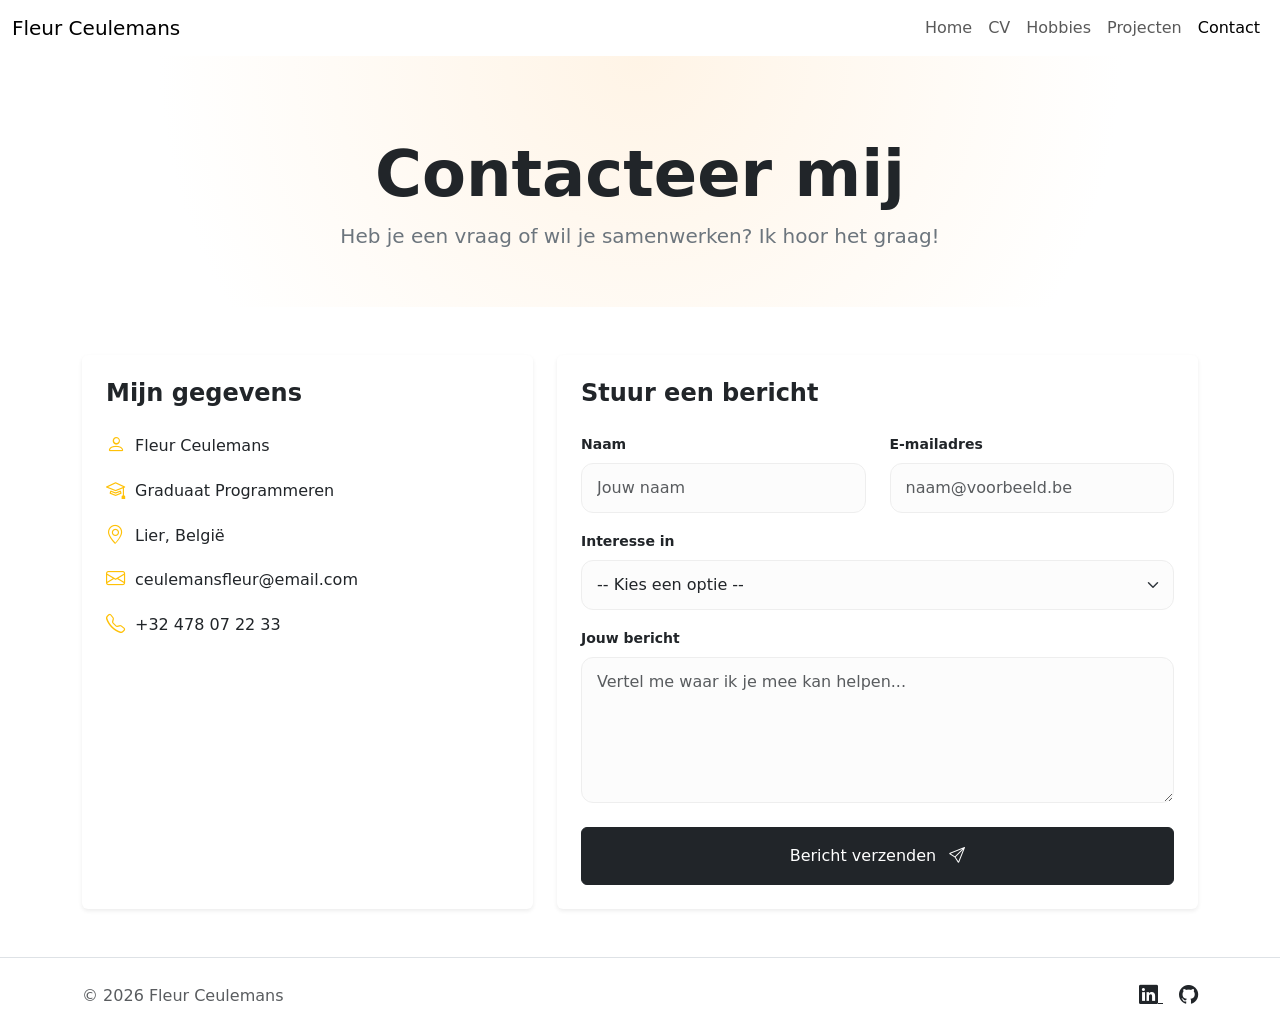
==== websites-portofolio/root/contact.html @ 512bafab "klaarzetten pagina's" ====
<!DOCTYPE html>
<html lang="nl">
<head>
  <meta charset="UTF-8">
  <meta name="viewport" content="width=device-width, initial-scale=1.0">
  <title>Contact | Fleur Ceulemans</title>

  <link href="https://cdn.jsdelivr.net/npm/bootstrap@5.3.3/dist/css/bootstrap.min.css" rel="stylesheet">
  <link href="https://cdn.jsdelivr.net/npm/bootstrap-icons@1.11.3/font/bootstrap-icons.css" rel="stylesheet">
  
  <link rel="stylesheet" href="../css/style.css">
</head>

<body>

<nav class="navbar navbar-expand-lg">
  <div class="container-fluid">
    <a class="navbar-brand" href="#">Fleur Ceulemans</a>
    <div class="collapse navbar-collapse" id="navbarNav">
      <ul class="navbar-nav ms-auto">
        <li class="nav-item"><a class="nav-link" href="index.html">Home</a></li>
        <li class="nav-item"><a class="nav-link" href="cv.html">CV</a></li>
        <li class="nav-item"><a class="nav-link" href="hobby's.html">Hobbies</a></li>
        <li class="nav-item"><a class="nav-link" href="projecten.html">Projecten</a></li>
        <li class="nav-item"><a class="nav-link active" href="contact.html">Contact</a></li>
      </ul>
    </div>
  </div>
</nav>

<header class="cv-header text-center">
  <div class="container">
    <h1 class="display-3 fw-bold">Contacteer mij</h1>
    <p class="lead text-secondary">Heb je een vraag of wil je samenwerken? Ik hoor het graag!</p>
  </div>
</header>

<main class="container my-5">
  <div class="row g-4">

    <div class="col-md-5">
      <div class="card p-4 h-100 shadow-sm border-0">
        <h4 class="fw-bold mb-4">Mijn gegevens</h4>
        
        <div class="d-flex align-items-center mb-3">
          <i class="bi bi-person bi-yellow"></i>
          <span>Fleur Ceulemans</span>
        </div>
        <div class="d-flex align-items-center mb-3">
          <i class="bi bi-mortarboard bi-yellow"></i>
          <span>Graduaat Programmeren</span>
        </div>
        <div class="d-flex align-items-center mb-3">
          <i class="bi bi-geo-alt bi-yellow"></i>
          <span>Lier, België</span>
        </div>
        <div class="d-flex align-items-center mb-3">
          <i class="bi bi-envelope bi-yellow"></i>
          <span>ceulemansfleur@email.com</span>
        </div>
        <div class="d-flex align-items-center mb-4">
          <i class="bi bi-telephone bi-yellow"></i>
          <span>+32 478 07 22 33</span>
        </div>
        
      </div>
    </div>

    <div class="col-md-7">
      <div class="card p-4 shadow-sm border-0">
        <h4 class="fw-bold mb-4">Stuur een bericht</h4>

        <form action="https://tm-statweb.be/forms.php" method="post">
          <div class="row">
            <div class="col-md-6 mb-3">
              <label class="form-label small fw-bold">Naam</label>
              <input type="text" name="naam" class="form-control" placeholder="Jouw naam" required>
            </div>
            <div class="col-md-6 mb-3">
              <label class="form-label small fw-bold">E-mailadres</label>
              <input type="email" name="email" class="form-control" placeholder="naam@voorbeeld.be" required>
            </div>
          </div>

          <div class="mb-3">
            <label class="form-label small fw-bold">Interesse in</label>
            <select name="skills" class="form-select">
              <option value="">-- Kies een optie --</option>
              <option>HTML / CSS</option>
              <option>Bootstrap Design</option>
              <option>C# Ontwikkeling</option>
              <option>Stage mogelijkheden</option>
            </select>
          </div>

          <div class="mb-4">
            <label class="form-label small fw-bold">Jouw bericht</label>
            <textarea name="vraag" class="form-control" rows="5" placeholder="Vertel me waar ik je mee kan helpen..."></textarea>
          </div>

          <button type="submit" class="btn btn-dark w-100 py-3 transition">
            Bericht verzenden <i class="bi bi-send ms-2"></i>
          </button>
        </form>
      </div>
    </div>

  </div>
</main>

<footer class="py-4 border-top mt-5">
  <div class="container">
    <div class="row align-items-center">
      <div class="col-md-6 text-center text-md-start">
        <p class="mb-0 text-muted">© 2026 Fleur Ceulemans</p>
      </div>
      
      <div class="col-md-6 text-center text-md-end mt-3 mt-md-0">
        <a href="https://www.linkedin.com/in/fleur-ceulemans-17a8893b2" target="_blank" class="text-dark me-3">
          <i class="bi bi-linkedin" style="font-size: 1.2rem;"></i>
        </a>
        <a href="https://github.com/FleurC0705" target="_blank" class="text-dark">
          <i class="bi bi-github" style="font-size: 1.2rem;"></i>
        </a>
      </div>
    </div>
  </div>
</footer>

<script src="https://cdn.jsdelivr.net/npm/bootstrap@5.3.3/dist/js/bootstrap.bundle.min.js"></script>
</body>
</html>
---- websites-portofolio/css/style.css ----
:root {
    --primary-yellow: #ffc107;
    --soft-yellow: #fff4e6;
    --light-bg: #f8f9fa;
    --border-color: #eee;
}

.transition {
    transition: all 0.3s ease-in-out;
}


.hero, .cv-header, .experience-header {
    padding: 80px 0;
    background: radial-gradient(circle at 90% 10%, var(--soft-yellow) 0%, #ffffff 40%);
}

.cv-header {
    padding: 80px 0 40px 0;
    background: radial-gradient(circle at 50% 0%, var(--soft-yellow) 0%, #ffffff 70%);
}

.hero h1 {
    font-weight: 800;
    letter-spacing: -2px;
    margin-bottom: 1.5rem;
}

.card {
    border: none;
    transition: transform 0.3s ease, box-shadow 0.3s ease;
}

.card:hover {
    transform: translateY(-8px);
    box-shadow: 0 20px 40px rgba(0,0,0,0.10);
}

.card-img-top {
    height: 250px;
    object-fit: cover;
    filter: grayscale(60%);
    opacity: 0.8;
    transition: all 0.5s ease;
}

.card:hover .card-img-top {
    filter: grayscale(0%);
    opacity: 1;
}

.skill-card { 
    background: var(--light-bg); 
    padding: 30px 20px; 
    border-radius: 20px; 
    text-align: center; 
    margin: 15px; 
    border: 1px solid var(--border-color); 
    transition: 0.3s; 
}

.skill-card:hover { 
    border-color: var(--primary-yellow); 
    background: #fff; 
    transform: translateY(-5px); 
}

.skill-card img { 
    height: 70px; 
    margin: 0 auto 15px; 
    display: block; 
    object-fit: contain; 
}


.slick-prev:before, .slick-next:before { 
    color: #000 !important; 
    font-size: 24px; 
}

.carousel-item img {
    height: 450px;
    object-fit: cover;

    transition: 0.5s ease;
}

.carousel-item:hover img {
    filter: grayscale(0%) sepia(0%);
}

.carousel-caption {
    background: rgba(0, 0, 0, 0.7);
    border-radius: 15px;
    padding: 15px;
    bottom: 30px;
}

.bi-yellow {
    color: var(--primary-yellow);
    margin-right: 10px;
    font-size: 1.2rem;
}

.form-control, .form-select {
    border-radius: 12px;
    padding: 12px 15px;
    border: 1px solid var(--border-color);
    background-color: #fcfcfc;
}

.form-control:focus, .form-select:focus {
    border-color: var(--primary-yellow);
    box-shadow: 0 0 0 0.25rem rgba(255, 193, 7, 0.1);
}
.hero {
    padding: 120px 0; 
    background: url('../images/hero.jpg');
    background-size: cover;
    background-position: center;
    min-height: 60vh;
    display: flex;
    align-items: center;
}
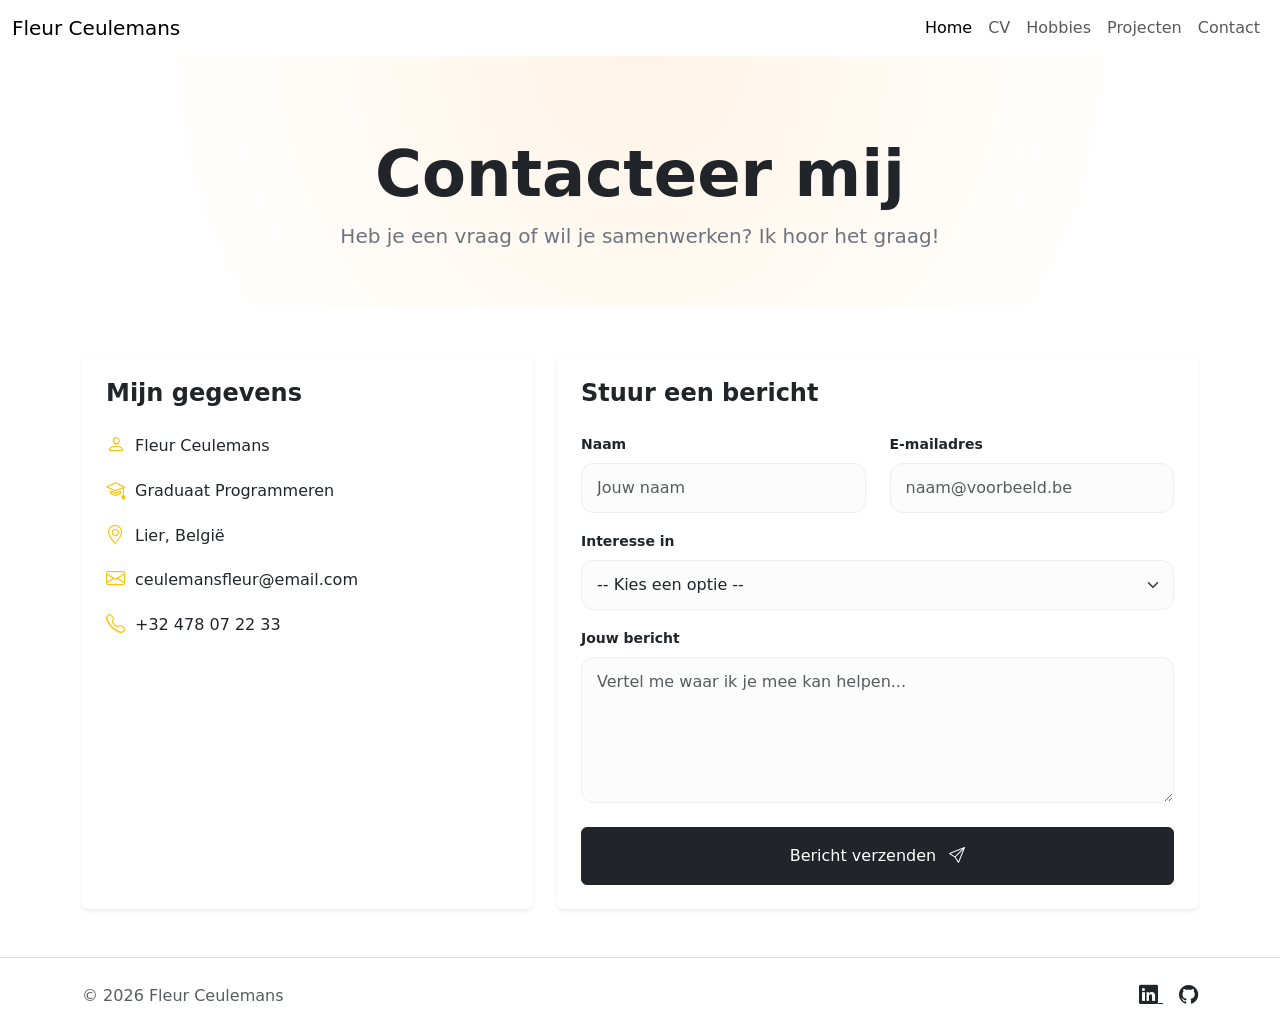
==== commit 5d381ee7: "cv en hobby paginas" ====
--- a/websites-portofolio/root/contact.html
+++ b/websites-portofolio/root/contact.html
@@ -3,7 +3,7 @@
 <head>
   <meta charset="UTF-8">
   <meta name="viewport" content="width=device-width, initial-scale=1.0">
-  <title>Contact | Fleur Ceulemans</title>
+  <title>Fleur Ceulemans</title>
 
   <link href="https://cdn.jsdelivr.net/npm/bootstrap@5.3.3/dist/css/bootstrap.min.css" rel="stylesheet">
   <link href="https://cdn.jsdelivr.net/npm/bootstrap-icons@1.11.3/font/bootstrap-icons.css" rel="stylesheet">
@@ -15,16 +15,23 @@
 
 <nav class="navbar navbar-expand-lg">
   <div class="container-fluid">
+    
     <a class="navbar-brand" href="#">Fleur Ceulemans</a>
+
+    <button class="navbar-toggler" type="button" data-bs-toggle="collapse" data-bs-target="#navbarNav">
+      <span class="navbar-toggler-icon"></span>
+    </button>
+
     <div class="collapse navbar-collapse" id="navbarNav">
       <ul class="navbar-nav ms-auto">
-        <li class="nav-item"><a class="nav-link" href="index.html">Home</a></li>
+        <li class="nav-item"><a class="nav-link active" href="index.html">Home</a></li>
         <li class="nav-item"><a class="nav-link" href="cv.html">CV</a></li>
         <li class="nav-item"><a class="nav-link" href="hobby's.html">Hobbies</a></li>
         <li class="nav-item"><a class="nav-link" href="projecten.html">Projecten</a></li>
-        <li class="nav-item"><a class="nav-link active" href="contact.html">Contact</a></li>
+        <li class="nav-item"><a class="nav-link" href="contact.html">Contact</a></li>
       </ul>
     </div>
+
   </div>
 </nav>
 
